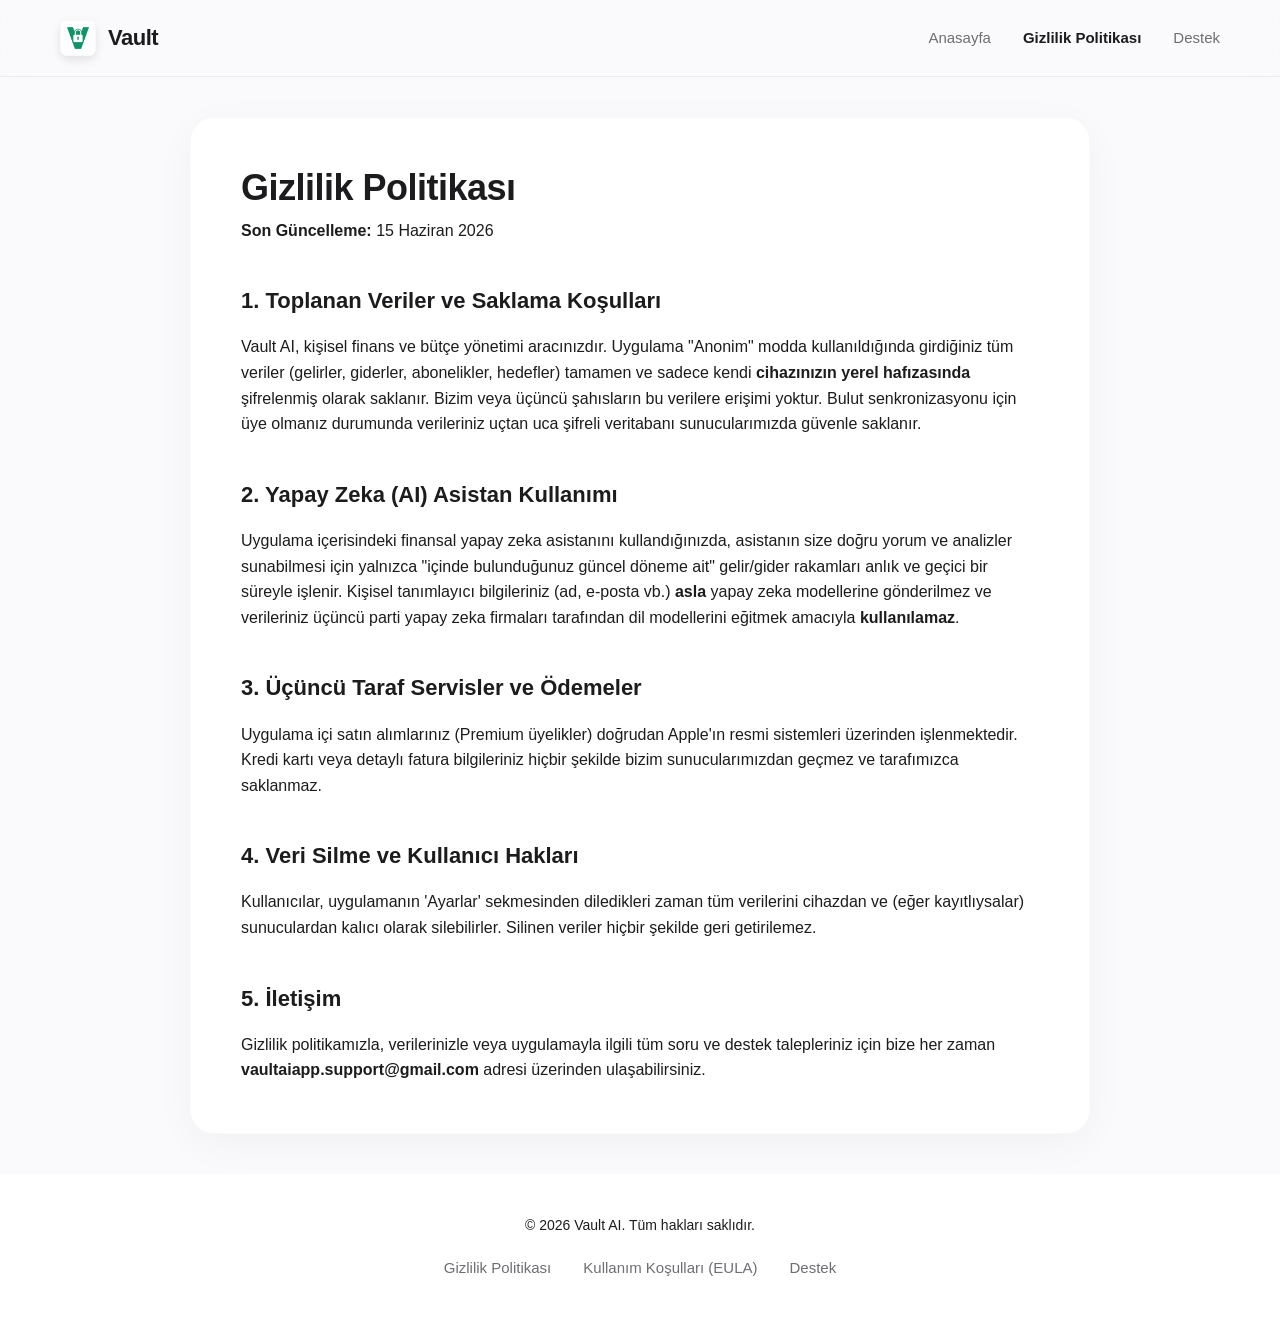
==== privacy.html @ 4ff6affa "Add files via upload" ====
<!DOCTYPE html>
<html lang="tr">
<head>
    <meta charset="UTF-8">
    <meta name="viewport" content="width=device-width, initial-scale=1.0">
    <title>Gizlilik Politikası - Vault AI</title>
    <link rel="stylesheet" href="styles.css">
</head>
<body>
    <nav>
        <a href="index.html" class="logo">
            <img src="logo.png" alt="Vault Logo">
            Vault
        </a>
        <div class="nav-links">
            <a href="index.html">Anasayfa</a>
            <a href="privacy.html" class="active">Gizlilik Politikası</a>
            <a href="support.html">Destek</a>
        </div>
    </nav>

    <main>
        <div class="content-box">
            <h1>Gizlilik Politikası</h1>
            <p><strong>Son Güncelleme:</strong> 15 Haziran 2026</p>
        
        <h2>1. Toplanan Veriler ve Saklama Koşulları</h2>
        <p>Vault AI, kişisel finans ve bütçe yönetimi aracınızdır. Uygulama "Anonim" modda kullanıldığında girdiğiniz tüm veriler (gelirler, giderler, abonelikler, hedefler) tamamen ve sadece kendi <strong>cihazınızın yerel hafızasında</strong> şifrelenmiş olarak saklanır. Bizim veya üçüncü şahısların bu verilere erişimi yoktur. Bulut senkronizasyonu için üye olmanız durumunda verileriniz uçtan uca şifreli veritabanı sunucularımızda güvenle saklanır.</p>

        <h2>2. Yapay Zeka (AI) Asistan Kullanımı</h2>
        <p>Uygulama içerisindeki finansal yapay zeka asistanını kullandığınızda, asistanın size doğru yorum ve analizler sunabilmesi için yalnızca "içinde bulunduğunuz güncel döneme ait" gelir/gider rakamları anlık ve geçici bir süreyle işlenir. Kişisel tanımlayıcı bilgileriniz (ad, e-posta vb.) <strong>asla</strong> yapay zeka modellerine gönderilmez ve verileriniz üçüncü parti yapay zeka firmaları tarafından dil modellerini eğitmek amacıyla <strong>kullanılamaz</strong>.</p>

        <h2>3. Üçüncü Taraf Servisler ve Ödemeler</h2>
        <p>Uygulama içi satın alımlarınız (Premium üyelikler) doğrudan Apple'ın resmi sistemleri üzerinden işlenmektedir. Kredi kartı veya detaylı fatura bilgileriniz hiçbir şekilde bizim sunucularımızdan geçmez ve tarafımızca saklanmaz.</p>

        <h2>4. Veri Silme ve Kullanıcı Hakları</h2>
        <p>Kullanıcılar, uygulamanın 'Ayarlar' sekmesinden diledikleri zaman tüm verilerini cihazdan ve (eğer kayıtlıysalar) sunuculardan kalıcı olarak silebilirler. Silinen veriler hiçbir şekilde geri getirilemez.</p>

            <h2>5. İletişim</h2>
            <p>Gizlilik politikamızla, verilerinizle veya uygulamayla ilgili tüm soru ve destek talepleriniz için bize her zaman <strong>vaultaiapp.support@gmail.com</strong> adresi üzerinden ulaşabilirsiniz.</p>
        </div>
    </main>

    <footer>
        <p style="font-size: 14px;">&copy; 2026 Vault AI. Tüm hakları saklıdır.</p>
        <div class="footer-links">
            <a href="privacy.html">Gizlilik Politikası</a>
            <a href="terms.html">Kullanım Koşulları (EULA)</a>
            <a href="support.html">Destek</a>
        </div>
    </footer>
</body>
</html>
---- styles.css ----
:root {
  --primary: #1A9E78;
  --primary-dark: #127A5B;
  --primary-light: #E8F5F1;
  --bg: #FAFAFC;
  --surface: #FFFFFF;
  --text: #1C1C1E;
  --text-muted: #6E6E73;
  --border: #E5E5EA;
}

* {
  margin: 0;
  padding: 0;
  box-sizing: border-box;
  font-family: -apple-system, BlinkMacSystemFont, "Segoe UI", Roboto, Helvetica, Arial, sans-serif;
}

body {
  background-color: var(--bg);
  color: var(--text);
  line-height: 1.6;
  min-height: 100vh;
  display: flex;
  flex-direction: column;
}

nav {
  display: flex;
  justify-content: space-between;
  align-items: center;
  padding: 20px 60px;
  background-color: rgba(250, 250, 252, 0.85);
  backdrop-filter: blur(16px);
  position: sticky;
  top: 0;
  z-index: 100;
  border-bottom: 1px solid rgba(0,0,0,0.05);
}

.logo {
  font-size: 22px;
  font-weight: 800;
  color: var(--text);
  text-decoration: none;
  display: flex;
  align-items: center;
  gap: 12px;
  letter-spacing: -0.5px;
}

.logo img {
  width: 36px;
  height: 36px;
  border-radius: 8px;
  object-fit: cover;
  box-shadow: 0 4px 10px rgba(0,0,0,0.1);
}

.nav-links {
  display: flex;
  gap: 32px;
}

.nav-links a {
  color: var(--text-muted);
  text-decoration: none;
  font-weight: 500;
  font-size: 15px;
  transition: color 0.2s;
}

.nav-links a:hover, .nav-links a.active {
  color: var(--text);
  font-weight: 600;
}

main {
  flex: 1;
  width: 100%;
}

.hero-wrapper {
  position: relative;
  overflow: hidden;
  padding: 100px 20px;
  text-align: center;
  background: radial-gradient(circle at center top, var(--primary-light) 0%, var(--bg) 60%);
}

.hero-wrapper::before {
  content: "";
  position: absolute;
  top: -100px;
  left: 50%;
  transform: translateX(-50%);
  width: 800px;
  height: 400px;
  background: var(--primary);
  filter: blur(150px);
  opacity: 0.15;
  z-index: -1;
  border-radius: 50%;
}

.hero {
  max-width: 900px;
  margin: 0 auto;
  display: flex;
  flex-direction: column;
  align-items: center;
  gap: 24px;
}

h1 {
  font-size: 64px;
  font-weight: 800;
  color: var(--text);
  line-height: 1.1;
  letter-spacing: -1.5px;
}

.gradient-text {
  background: linear-gradient(135deg, var(--primary) 0%, var(--primary-dark) 100%);
  -webkit-background-clip: text;
  color: transparent;
}

.hero p {
  font-size: 22px;
  color: var(--text-muted);
  max-width: 650px;
  margin: 0 auto;
  line-height: 1.5;
}

.btn-app-store {
  display: inline-flex;
  align-items: center;
  justify-content: center;
  background: #000000;
  color: white;
  padding: 14px 28px;
  border-radius: 14px;
  text-decoration: none;
  transition: transform 0.2s, box-shadow 0.2s;
  box-shadow: 0 8px 24px rgba(0, 0, 0, 0.2);
  gap: 12px;
  margin-top: 16px;
}

.btn-app-store:hover {
  transform: translateY(-3px);
  box-shadow: 0 12px 32px rgba(0, 0, 0, 0.3);
}

.btn-app-store svg {
  height: 24px;
  width: 20px;
  flex-shrink: 0;
  fill: currentColor;
  margin-right: 4px;
  margin-bottom: 2px;
}

.btn-app-store span {
  font-size: 18px;
  font-weight: 600;
  letter-spacing: 0.2px;
}

.section-container {
  max-width: 1100px;
  margin: 0 auto;
  padding: 80px 20px;
}

.section-title {
  text-align: center;
  font-size: 36px;
  font-weight: 800;
  margin-bottom: 60px;
  letter-spacing: -0.5px;
}

.features {
  display: grid;
  grid-template-columns: repeat(auto-fit, minmax(280px, 1fr));
  gap: 32px;
}

.feature-card {
  background: var(--surface);
  padding: 40px 32px;
  border-radius: 24px;
  box-shadow: 0 10px 40px rgba(0,0,0,0.04);
  text-align: left;
  transition: transform 0.3s, box-shadow 0.3s;
  border: 1px solid rgba(0,0,0,0.02);
}

.feature-card:hover {
  transform: translateY(-5px);
  box-shadow: 0 15px 50px rgba(124, 77, 255, 0.08);
}

.feature-icon {
  width: 56px;
  height: 56px;
  background: var(--primary-light);
  color: var(--primary);
  border-radius: 16px;
  display: flex;
  align-items: center;
  justify-content: center;
  margin-bottom: 24px;
}

.feature-icon svg {
  width: 28px;
  height: 28px;
}

.feature-card h3 {
  font-size: 22px;
  margin-bottom: 12px;
  color: var(--text);
  font-weight: 700;
}

.feature-card p {
  color: var(--text-muted);
  line-height: 1.6;
  font-size: 16px;
}

.how-it-works {
  background: var(--surface);
  border-top: 1px solid var(--border);
  border-bottom: 1px solid var(--border);
}

.steps {
  display: flex;
  flex-direction: column;
  gap: 40px;
}

.step {
  display: flex;
  align-items: center;
  gap: 40px;
  background: var(--bg);
  padding: 30px 40px;
  border-radius: 24px;
}

.step-number {
  font-size: 64px;
  font-weight: 900;
  color: var(--primary-light);
  line-height: 1;
}

.step-content h3 {
  font-size: 24px;
  margin-bottom: 8px;
}

.content-box {
  background-color: var(--surface);
  padding: 50px;
  border-radius: 24px;
  box-shadow: 0 10px 40px rgba(0,0,0,0.04);
  max-width: 900px;
  margin: 40px auto;
  border: 1px solid rgba(0,0,0,0.02);
}

.content-box h1 {
  font-size: 36px;
  margin-bottom: 10px;
  letter-spacing: -0.5px;
}

.content-box h2 {
  font-size: 22px;
  margin-top: 40px;
  margin-bottom: 16px;
  color: var(--text);
}

footer {
  text-align: center;
  padding: 40px 20px;
  background: var(--surface);
  margin-top: auto;
}

.footer-links {
  display: flex;
  justify-content: center;
  gap: 32px;
  margin-top: 20px;
}

.footer-links a {
  color: var(--text-muted);
  text-decoration: none;
  font-size: 15px;
  font-weight: 500;
}

.footer-links a:hover {
  color: var(--text);
}

@media (max-width: 768px) {
  h1 {
    font-size: 42px;
  }
  .hero p {
    font-size: 18px;
  }
  nav {
    padding: 20px;
  }
  .nav-links {
    display: none; /* Mobile menu can be added later */
  }
  .step {
    flex-direction: column;
    text-align: center;
    gap: 20px;
  }
}
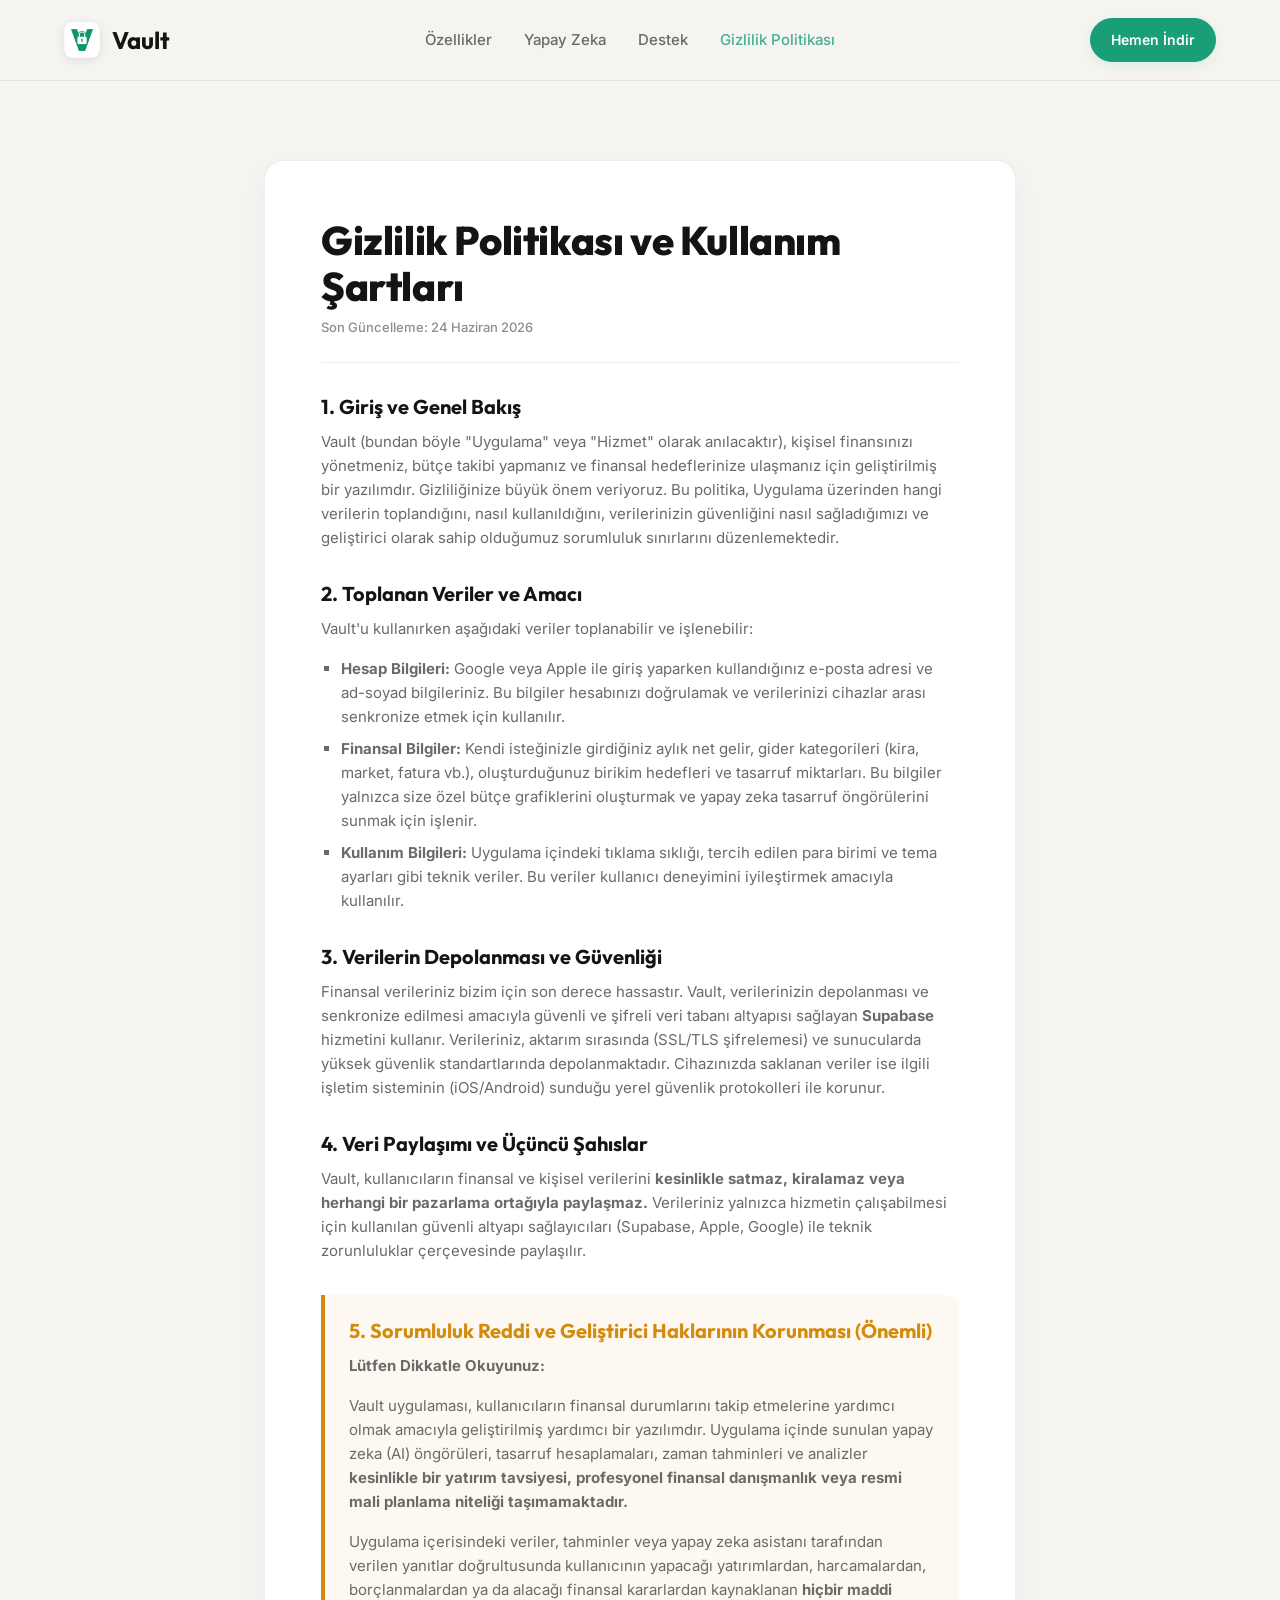
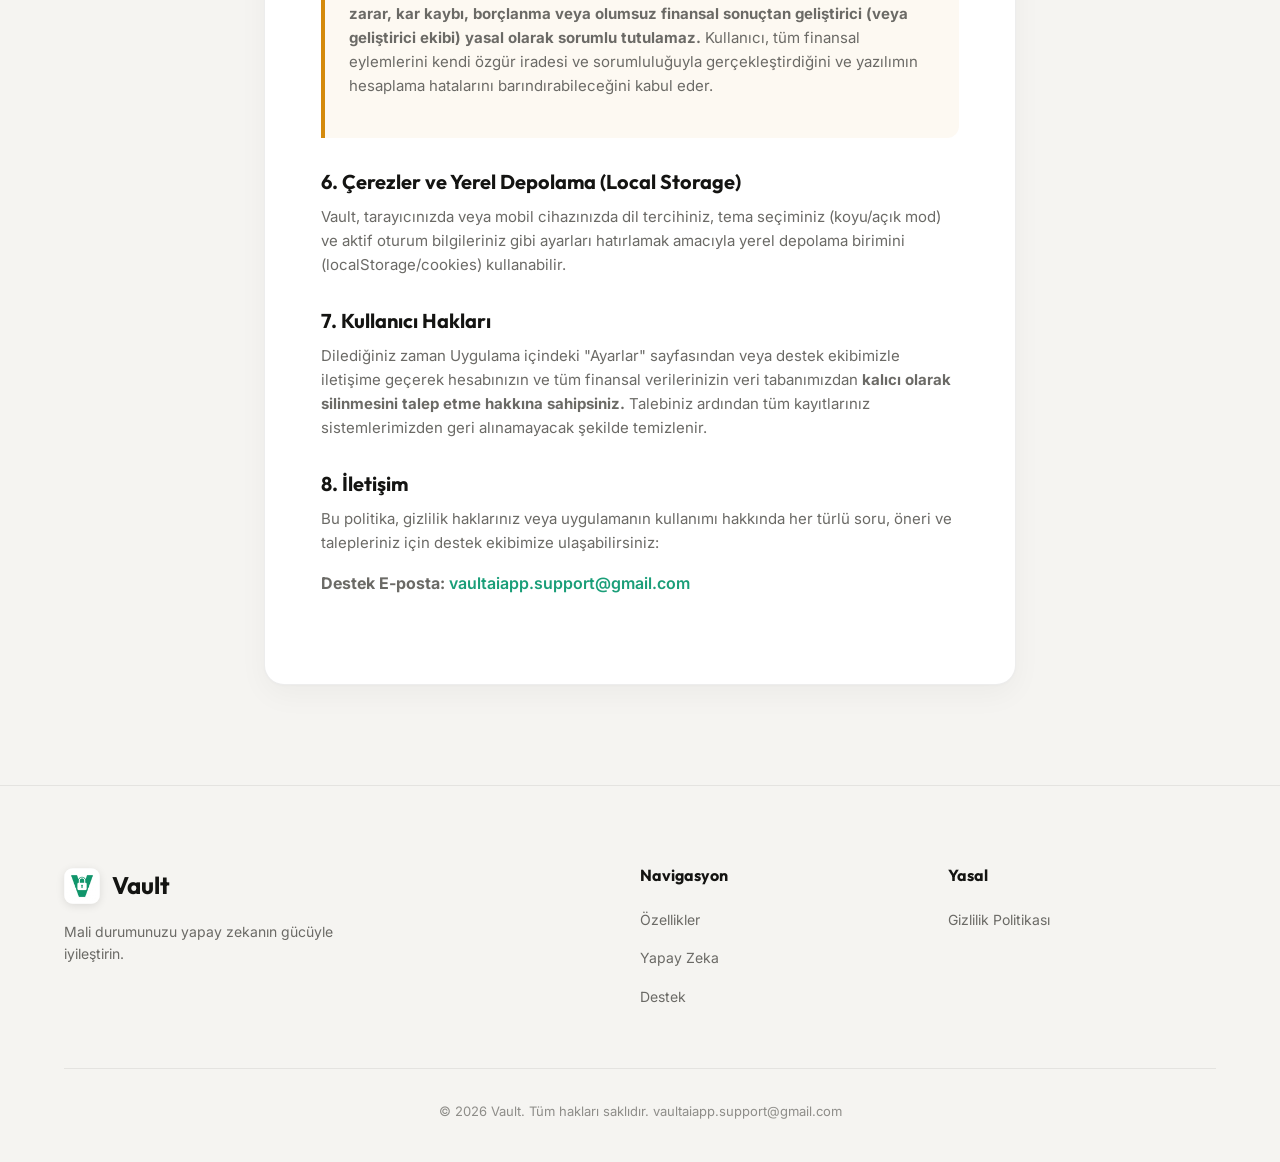
==== commit 89464c88: "Update website with light theme, features, real logo and links" ====
--- a/privacy.html
+++ b/privacy.html
@@ -3,50 +3,148 @@
 <head>
     <meta charset="UTF-8">
     <meta name="viewport" content="width=device-width, initial-scale=1.0">
-    <title>Gizlilik Politikası - Vault AI</title>
-    <link rel="stylesheet" href="styles.css">
+    <title>Vault - Gizlilik Politikası ve Kullanım Koşulları</title>
+    <meta name="description" content="Vault uygulaması gizlilik politikası ve yasal şartlar. Kişisel verilerinizin nasıl korunduğunu öğrenin.">
+    
+    <!-- Google Fonts -->
+    <link rel="preconnect" href="https://fonts.googleapis.com">
+    <link rel="preconnect" href="https://fonts.gstatic.com" crossorigin>
+    <link href="https://fonts.googleapis.com/css2?family=Inter:wght@300;400;500;600;700&family=Outfit:wght@400;500;600;700;800&display=swap" rel="stylesheet">
+    
+    <!-- Stylesheet -->
+    <link rel="stylesheet" href="style.css">
 </head>
 <body>
-    <nav>
-        <a href="index.html" class="logo">
-            <img src="logo.png" alt="Vault Logo">
-            Vault
-        </a>
-        <div class="nav-links">
-            <a href="index.html">Anasayfa</a>
-            <a href="privacy.html" class="active">Gizlilik Politikası</a>
-            <a href="support.html">Destek</a>
+    <!-- Background Gradients -->
+    <div class="bg-glow bg-glow-1"></div>
+    <div class="bg-glow bg-glow-2"></div>
+
+    <!-- Header / Navbar -->
+    <header class="header">
+        <div class="container navbar">
+            <a href="index.html" class="logo">
+                <img src="icons/icon-128.webp" alt="Vault Logo" class="logo-img">
+                <span>Vault</span>
+            </a>
+            <nav class="nav-links">
+                <a href="index.html#features">Özellikler</a>
+                <a href="index.html#ai-insights">Yapay Zeka</a>
+                <a href="index.html#support">Destek</a>
+                <a href="privacy.html" class="nav-secondary active">Gizlilik Politikası</a>
+            </nav>
+            <div class="nav-cta">
+                <a href="index.html#download" class="btn-nav">Hemen İndir</a>
+            </div>
         </div>
-    </nav>
+    </header>
 
-    <main>
-        <div class="content-box">
-            <h1>Gizlilik Politikası</h1>
-            <p><strong>Son Güncelleme:</strong> 15 Haziran 2026</p>
-        
-        <h2>1. Toplanan Veriler ve Saklama Koşulları</h2>
-        <p>Vault AI, kişisel finans ve bütçe yönetimi aracınızdır. Uygulama "Anonim" modda kullanıldığında girdiğiniz tüm veriler (gelirler, giderler, abonelikler, hedefler) tamamen ve sadece kendi <strong>cihazınızın yerel hafızasında</strong> şifrelenmiş olarak saklanır. Bizim veya üçüncü şahısların bu verilere erişimi yoktur. Bulut senkronizasyonu için üye olmanız durumunda verileriniz uçtan uca şifreli veritabanı sunucularımızda güvenle saklanır.</p>
+    <!-- Privacy Content Section -->
+    <section class="privacy-section">
+        <div class="container container-narrow">
+            <div class="privacy-card">
+                <h1>Gizlilik Politikası ve Kullanım Şartları</h1>
+                <p class="last-updated">Son Güncelleme: 24 Haziran 2026</p>
+                
+                <hr class="divider">
 
-        <h2>2. Yapay Zeka (AI) Asistan Kullanımı</h2>
-        <p>Uygulama içerisindeki finansal yapay zeka asistanını kullandığınızda, asistanın size doğru yorum ve analizler sunabilmesi için yalnızca "içinde bulunduğunuz güncel döneme ait" gelir/gider rakamları anlık ve geçici bir süreyle işlenir. Kişisel tanımlayıcı bilgileriniz (ad, e-posta vb.) <strong>asla</strong> yapay zeka modellerine gönderilmez ve verileriniz üçüncü parti yapay zeka firmaları tarafından dil modellerini eğitmek amacıyla <strong>kullanılamaz</strong>.</p>
+                <div class="policy-block">
+                    <h2>1. Giriş ve Genel Bakış</h2>
+                    <p>
+                        Vault (bundan böyle "Uygulama" veya "Hizmet" olarak anılacaktır), kişisel finansınızı yönetmeniz, bütçe takibi yapmanız ve finansal hedeflerinize ulaşmanız için geliştirilmiş bir yazılımdır. Gizliliğinize büyük önem veriyoruz. Bu politika, Uygulama üzerinden hangi verilerin toplandığını, nasıl kullanıldığını, verilerinizin güvenliğini nasıl sağladığımızı ve geliştirici olarak sahip olduğumuz sorumluluk sınırlarını düzenlemektedir.
+                    </p>
+                </div>
 
-        <h2>3. Üçüncü Taraf Servisler ve Ödemeler</h2>
-        <p>Uygulama içi satın alımlarınız (Premium üyelikler) doğrudan Apple'ın resmi sistemleri üzerinden işlenmektedir. Kredi kartı veya detaylı fatura bilgileriniz hiçbir şekilde bizim sunucularımızdan geçmez ve tarafımızca saklanmaz.</p>
+                <div class="policy-block">
+                    <h2>2. Toplanan Veriler ve Amacı</h2>
+                    <p>
+                        Vault'u kullanırken aşağıdaki veriler toplanabilir ve işlenebilir:
+                    </p>
+                    <ul>
+                        <li><strong>Hesap Bilgileri:</strong> Google veya Apple ile giriş yaparken kullandığınız e-posta adresi ve ad-soyad bilgileriniz. Bu bilgiler hesabınızı doğrulamak ve verilerinizi cihazlar arası senkronize etmek için kullanılır.</li>
+                        <li><strong>Finansal Bilgiler:</strong> Kendi isteğinizle girdiğiniz aylık net gelir, gider kategorileri (kira, market, fatura vb.), oluşturduğunuz birikim hedefleri ve tasarruf miktarları. Bu bilgiler yalnızca size özel bütçe grafiklerini oluşturmak ve yapay zeka tasarruf öngörülerini sunmak için işlenir.</li>
+                        <li><strong>Kullanım Bilgileri:</strong> Uygulama içindeki tıklama sıklığı, tercih edilen para birimi ve tema ayarları gibi teknik veriler. Bu veriler kullanıcı deneyimini iyileştirmek amacıyla kullanılır.</li>
+                    </ul>
+                </div>
 
-        <h2>4. Veri Silme ve Kullanıcı Hakları</h2>
-        <p>Kullanıcılar, uygulamanın 'Ayarlar' sekmesinden diledikleri zaman tüm verilerini cihazdan ve (eğer kayıtlıysalar) sunuculardan kalıcı olarak silebilirler. Silinen veriler hiçbir şekilde geri getirilemez.</p>
+                <div class="policy-block">
+                    <h2>3. Verilerin Depolanması ve Güvenliği</h2>
+                    <p>
+                        Finansal verileriniz bizim için son derece hassastır. Vault, verilerinizin depolanması ve senkronize edilmesi amacıyla güvenli ve şifreli veri tabanı altyapısı sağlayan <strong>Supabase</strong> hizmetini kullanır. Verileriniz, aktarım sırasında (SSL/TLS şifrelemesi) ve sunucularda yüksek güvenlik standartlarında depolanmaktadır. Cihazınızda saklanan veriler ise ilgili işletim sisteminin (iOS/Android) sunduğu yerel güvenlik protokolleri ile korunur.
+                    </p>
+                </div>
 
-            <h2>5. İletişim</h2>
-            <p>Gizlilik politikamızla, verilerinizle veya uygulamayla ilgili tüm soru ve destek talepleriniz için bize her zaman <strong>vaultaiapp.support@gmail.com</strong> adresi üzerinden ulaşabilirsiniz.</p>
+                <div class="policy-block">
+                    <h2>4. Veri Paylaşımı ve Üçüncü Şahıslar</h2>
+                    <p>
+                        Vault, kullanıcıların finansal ve kişisel verilerini <strong>kesinlikle satmaz, kiralamaz veya herhangi bir pazarlama ortağıyla paylaşmaz.</strong> Verileriniz yalnızca hizmetin çalışabilmesi için kullanılan güvenli altyapı sağlayıcıları (Supabase, Apple, Google) ile teknik zorunluluklar çerçevesinde paylaşılır.
+                    </p>
+                </div>
+
+                <div class="policy-block warning-block">
+                    <h2>5. Sorumluluk Reddi ve Geliştirici Haklarının Korunması (Önemli)</h2>
+                    <p>
+                        <strong>Lütfen Dikkatle Okuyunuz:</strong>
+                    </p>
+                    <p>
+                        Vault uygulaması, kullanıcıların finansal durumlarını takip etmelerine yardımcı olmak amacıyla geliştirilmiş yardımcı bir yazılımdır. Uygulama içinde sunulan yapay zeka (AI) öngörüleri, tasarruf hesaplamaları, zaman tahminleri ve analizler <strong>kesinlikle bir yatırım tavsiyesi, profesyonel finansal danışmanlık veya resmi mali planlama niteliği taşımamaktadır.</strong>
+                    </p>
+                    <p>
+                        Uygulama içerisindeki veriler, tahminler veya yapay zeka asistanı tarafından verilen yanıtlar doğrultusunda kullanıcının yapacağı yatırımlardan, harcamalardan, borçlanmalardan ya da alacağı finansal kararlardan kaynaklanan <strong>hiçbir maddi zarar, kar kaybı, borçlanma veya olumsuz finansal sonuçtan geliştirici (veya geliştirici ekibi) yasal olarak sorumlu tutulamaz.</strong> Kullanıcı, tüm finansal eylemlerini kendi özgür iradesi ve sorumluluğuyla gerçekleştirdiğini ve yazılımın hesaplama hatalarını barındırabileceğini kabul eder.
+                    </p>
+                </div>
+
+                <div class="policy-block">
+                    <h2>6. Çerezler ve Yerel Depolama (Local Storage)</h2>
+                    <p>
+                        Vault, tarayıcınızda veya mobil cihazınızda dil tercihiniz, tema seçiminiz (koyu/açık mod) ve aktif oturum bilgileriniz gibi ayarları hatırlamak amacıyla yerel depolama birimini (localStorage/cookies) kullanabilir.
+                    </p>
+                </div>
+
+                <div class="policy-block">
+                    <h2>7. Kullanıcı Hakları</h2>
+                    <p>
+                        Dilediğiniz zaman Uygulama içindeki "Ayarlar" sayfasından veya destek ekibimizle iletişime geçerek hesabınızın ve tüm finansal verilerinizin veri tabanımızdan <strong>kalıcı olarak silinmesini talep etme hakkına sahipsiniz.</strong> Talebiniz ardından tüm kayıtlarınız sistemlerimizden geri alınamayacak şekilde temizlenir.
+                    </p>
+                </div>
+
+                <div class="policy-block">
+                    <h2>8. İletişim</h2>
+                    <p>
+                        Bu politika, gizlilik haklarınız veya uygulamanın kullanımı hakkında her türlü soru, öneri ve talepleriniz için destek ekibimize ulaşabilirsiniz:
+                    </p>
+                    <p class="contact-email">
+                        <strong>Destek E-posta:</strong> <a href="mailto:vaultaiapp.support@gmail.com">vaultaiapp.support@gmail.com</a>
+                    </p>
+                </div>
+            </div>
         </div>
-    </main>
+    </section>
 
-    <footer>
-        <p style="font-size: 14px;">&copy; 2026 Vault AI. Tüm hakları saklıdır.</p>
-        <div class="footer-links">
-            <a href="privacy.html">Gizlilik Politikası</a>
-            <a href="terms.html">Kullanım Koşulları (EULA)</a>
-            <a href="support.html">Destek</a>
+    <!-- Footer -->
+    <footer class="footer">
+        <div class="container">
+            <div class="footer-grid">
+                <div class="footer-brand">
+                    <div class="logo">
+                        <img src="icons/icon-128.webp" alt="Vault Logo" class="logo-img">
+                        <span>Vault</span>
+                    </div>
+                    <p>Mali durumunuzu yapay zekanın gücüyle iyileştirin.</p>
+                </div>
+                <div class="footer-links">
+                    <h4>Navigasyon</h4>
+                    <a href="index.html#features">Özellikler</a>
+                    <a href="index.html#ai-insights">Yapay Zeka</a>
+                    <a href="index.html#support">Destek</a>
+                </div>
+                <div class="footer-links">
+                    <h4>Yasal</h4>
+                    <a href="privacy.html">Gizlilik Politikası</a>
+                </div>
+            </div>
+            <div class="footer-bottom">
+                <p>&copy; 2026 Vault. Tüm hakları saklıdır. vaultaiapp.support@gmail.com</p>
+            </div>
         </div>
     </footer>
 </body>
--- a/style.css
+++ b/style.css
@@ -0,0 +1,847 @@
+/* Global CSS Variables & Theme Setup - LIGHT MODE */
+:root {
+    --color-bg: #F5F4F1; /* Warm cream background from app */
+    --color-bg-alt: #FFFFFF; /* Pure white for alternate sections */
+    --color-surface: #FFFFFF; /* Cards background */
+    --color-surface-hover: #FAF9F6;
+    --color-border: rgba(0, 0, 0, 0.07);
+    --color-border-glow: rgba(26, 158, 120, 0.2);
+    
+    /* Branding Accent Colors matching the app */
+    --color-primary: #1A9E78; /* Mint emerald green */
+    --color-primary-rgb: 26, 158, 120;
+    --color-ai: #5B4FCF; /* Purple */
+    --color-ai-rgb: 91, 79, 207;
+    --color-warning: #D48A0C; /* Orange/Yellow */
+    --color-danger: #E05252; /* Red */
+    --color-blue: #3D5A80;
+    
+    /* Text Colors */
+    --color-text-primary: #141412; /* Charcoal black */
+    --color-text-secondary: #6B6A66; /* Warm gray */
+    --color-text-muted: #8E8D89;
+    
+    /* Typography */
+    --font-heading: 'Outfit', -apple-system, BlinkMacSystemFont, "Segoe UI", Roboto, sans-serif;
+    --font-body: 'Inter', -apple-system, BlinkMacSystemFont, "Segoe UI", Roboto, sans-serif;
+    
+    /* Effects & Layout */
+    --border-radius-lg: 20px;
+    --border-radius-md: 14px;
+    --border-radius-sm: 8px;
+    --shadow-premium: 0 10px 30px rgba(0, 0, 0, 0.04), 0 1px 3px rgba(0, 0, 0, 0.02);
+    --shadow-float: 0 12px 24px rgba(26, 158, 120, 0.12);
+    --shadow-ai: 0 12px 24px rgba(91, 79, 207, 0.1);
+    
+    --transition-smooth: all 0.35s cubic-bezier(0.16, 1, 0.3, 1);
+    --transition-fast: all 0.2s ease;
+    
+    scroll-behavior: smooth;
+}
+
+/* Reset & Base Styles */
+* {
+    margin: 0;
+    padding: 0;
+    box-sizing: border-box;
+}
+
+body {
+    background-color: var(--color-bg);
+    color: var(--color-text-primary);
+    font-family: var(--font-body);
+    line-height: 1.6;
+    overflow-x: hidden;
+    position: relative;
+    -webkit-font-smoothing: antialiased;
+}
+
+a {
+    color: inherit;
+    text-decoration: none;
+    transition: var(--transition-fast);
+}
+
+img, svg {
+    display: block;
+    max-width: 100%;
+}
+
+.container {
+    width: 100%;
+    max-width: 1200px;
+    margin: 0 auto;
+    padding: 0 24px;
+}
+
+.container-narrow {
+    max-width: 800px;
+}
+
+.hero-container-narrow {
+    max-width: 760px;
+}
+
+/* Header & Navigation */
+.header {
+    position: fixed;
+    top: 0;
+    left: 0;
+    width: 100%;
+    background: rgba(245, 244, 241, 0.85); /* Blurred warm surface */
+    backdrop-filter: blur(16px);
+    -webkit-backdrop-filter: blur(16px);
+    border-bottom: 1px solid var(--color-border);
+    z-index: 1000;
+}
+
+.navbar {
+    display: flex;
+    align-items: center;
+    justify-content: space-between;
+    height: 80px;
+}
+
+.logo {
+    display: flex;
+    align-items: center;
+    gap: 12px;
+    font-family: var(--font-heading);
+    font-size: 24px;
+    font-weight: 700;
+    color: var(--color-text-primary);
+}
+
+.logo-img {
+    width: 36px;
+    height: 36px;
+    border-radius: 9px;
+    box-shadow: 0 2px 8px rgba(0, 0, 0, 0.1);
+}
+
+.nav-links {
+    display: flex;
+    align-items: center;
+    gap: 32px;
+}
+
+.nav-links a {
+    font-size: 15px;
+    font-weight: 500;
+    color: var(--color-text-secondary);
+}
+
+.nav-links a:hover,
+.nav-links a.active {
+    color: var(--color-primary);
+}
+
+.nav-links a.nav-secondary {
+    opacity: 0.8;
+}
+
+.nav-cta .btn-nav {
+    display: inline-block;
+    padding: 10px 20px;
+    border-radius: 30px;
+    background: var(--color-primary);
+    border: 1px solid var(--color-primary);
+    color: #ffffff;
+    font-size: 14px;
+    font-weight: 600;
+    transition: var(--transition-fast);
+    box-shadow: 0 4px 12px rgba(var(--color-primary-rgb), 0.1);
+}
+
+.nav-cta .btn-nav:hover {
+    background: #148061;
+    border-color: #148061;
+    color: #ffffff;
+    box-shadow: 0 4px 15px rgba(var(--color-primary-rgb), 0.25);
+}
+
+/* Mobile Menu Toggle */
+.mobile-menu-toggle {
+    display: none;
+    flex-direction: column;
+    justify-content: space-between;
+    width: 24px;
+    height: 18px;
+    background: transparent;
+    border: none;
+    cursor: pointer;
+    z-index: 1100;
+}
+
+.mobile-menu-toggle span {
+    display: block;
+    width: 100%;
+    height: 2px;
+    background-color: var(--color-text-primary);
+    border-radius: 2px;
+    transition: var(--transition-fast);
+}
+
+/* Mobile Nav Overlay */
+.mobile-nav {
+    position: fixed;
+    top: 0;
+    left: 0;
+    width: 100vw;
+    height: 100vh;
+    background: var(--color-bg);
+    z-index: 999;
+    display: flex;
+    flex-direction: column;
+    align-items: center;
+    justify-content: center;
+    gap: 32px;
+    opacity: 0;
+    visibility: hidden;
+    transition: var(--transition-smooth);
+}
+
+.mobile-nav.active {
+    opacity: 1;
+    visibility: visible;
+}
+
+.mobile-nav-link {
+    font-family: var(--font-heading);
+    font-size: 24px;
+    font-weight: 600;
+    color: var(--color-text-secondary);
+}
+
+.mobile-nav-link:hover {
+    color: var(--color-primary);
+}
+
+.btn-download-mobile {
+    padding: 14px 28px;
+    border-radius: 40px;
+    background: var(--color-primary);
+    color: #ffffff;
+    font-weight: 700;
+    font-size: 16px;
+    box-shadow: 0 8px 24px rgba(var(--color-primary-rgb), 0.25);
+}
+
+/* Badges */
+.badge {
+    display: inline-flex;
+    align-items: center;
+    gap: 8px;
+    padding: 6px 16px;
+    border-radius: 30px;
+    background: rgba(var(--color-primary-rgb), 0.08);
+    border: 1px solid rgba(var(--color-primary-rgb), 0.15);
+    color: var(--color-primary);
+    font-size: 13px;
+    font-weight: 600;
+    margin-bottom: 24px;
+}
+
+.badge-dot {
+    width: 6px;
+    height: 6px;
+    background-color: var(--color-primary);
+    border-radius: 50%;
+    box-shadow: 0 0 8px var(--color-primary);
+}
+
+.badge-ai {
+    background: rgba(var(--color-ai-rgb), 0.08);
+    border-color: rgba(var(--color-ai-rgb), 0.15);
+    color: var(--color-ai);
+}
+
+/* Typography & Layouts */
+h1, h2, h3, h4 {
+    font-family: var(--font-heading);
+    color: var(--color-text-primary);
+    font-weight: 800;
+    line-height: 1.15;
+}
+
+.gradient-text {
+    background: linear-gradient(135deg, var(--color-primary), #32c697);
+    -webkit-background-clip: text;
+    background-clip: text;
+    -webkit-text-fill-color: transparent;
+}
+
+.gradient-text-ai {
+    background: linear-gradient(135deg, var(--color-ai), #766bf3);
+    -webkit-background-clip: text;
+    background-clip: text;
+    -webkit-text-fill-color: transparent;
+}
+
+.text-center {
+    text-align: center;
+}
+
+/* Hero Section */
+.hero-section {
+    padding: 180px 0 120px;
+    position: relative;
+    background: linear-gradient(to bottom, #ffffff 0%, var(--color-bg) 100%);
+}
+
+.hero-section h1 {
+    font-size: 58px;
+    letter-spacing: -0.02em;
+    margin-bottom: 24px;
+    color: var(--color-text-primary);
+}
+
+.hero-lead {
+    font-size: 19px;
+    color: var(--color-text-secondary);
+    margin-bottom: 40px;
+    line-height: 1.6;
+}
+
+.hero-actions {
+    display: flex;
+    justify-content: center;
+}
+
+/* App Store Button (Premium Black - Fixed Vector Logo) */
+.app-store-btn {
+    display: inline-flex;
+    align-items: center;
+    gap: 12px;
+    background: #141412; /* charcoal black matching text */
+    color: #ffffff;
+    padding: 14px 32px;
+    border-radius: 14px;
+    border: 1px solid rgba(255, 255, 255, 0.05);
+    transition: var(--transition-smooth);
+    box-shadow: 0 10px 25px rgba(0, 0, 0, 0.15);
+}
+
+.app-store-btn:hover {
+    transform: translateY(-2px);
+    background: #000000;
+    box-shadow: 0 15px 30px rgba(0, 0, 0, 0.22), 0 0 15px rgba(var(--color-primary-rgb), 0.15);
+}
+
+.apple-logo {
+    fill: #ffffff;
+}
+
+.btn-text {
+    display: flex;
+    flex-direction: column;
+    align-items: flex-start;
+    line-height: 1.2;
+}
+
+.btn-subtext {
+    font-size: 10px;
+    text-transform: uppercase;
+    font-weight: 600;
+    color: #a0a0a0;
+    letter-spacing: 0.5px;
+}
+
+.btn-maintext {
+    font-size: 18px;
+    font-weight: 700;
+    font-family: var(--font-heading);
+}
+
+/* Features Section */
+.features-section {
+    padding: 100px 0;
+    background-color: #ffffff; /* Contrast Section */
+    position: relative;
+    border-top: 1px solid var(--color-border);
+    border-bottom: 1px solid var(--color-border);
+}
+
+.section-header {
+    margin-bottom: 64px;
+}
+
+.section-header h2 {
+    font-size: 40px;
+    letter-spacing: -0.01em;
+    margin-bottom: 16px;
+}
+
+.section-header p {
+    font-size: 17px;
+    color: var(--color-text-secondary);
+    max-width: 600px;
+    margin: 0 auto;
+}
+
+.features-grid {
+    display: grid;
+    grid-template-columns: repeat(3, 1fr);
+    gap: 32px;
+}
+
+.feature-card {
+    background: var(--color-bg); /* warm cream cards on white */
+    border: 1px solid var(--color-border);
+    border-radius: var(--border-radius-lg);
+    padding: 40px 32px;
+    transition: var(--transition-smooth);
+    box-shadow: 0 4px 12px rgba(0, 0, 0, 0.01);
+}
+
+.feature-card:hover {
+    transform: translateY(-6px);
+    background: #ffffff;
+    border-color: rgba(var(--color-primary-rgb), 0.3);
+    box-shadow: var(--shadow-float);
+}
+
+.feature-icon {
+    width: 48px;
+    height: 48px;
+    border-radius: 12px;
+    background: #ffffff;
+    display: flex;
+    align-items: center;
+    justify-content: center;
+    margin-bottom: 24px;
+    box-shadow: 0 2px 8px rgba(0,0,0,0.03);
+}
+
+.feature-icon.text-primary { color: var(--color-primary); }
+.feature-icon.text-orange { color: var(--color-warning); }
+.feature-icon.text-purple { color: var(--color-ai); }
+.feature-icon.text-blue { color: var(--color-blue); }
+.feature-icon.text-red { color: var(--color-danger); }
+
+.feature-card h3 {
+    font-size: 21px;
+    margin-bottom: 14px;
+    font-weight: 700;
+}
+
+.feature-card p {
+    font-size: 15px;
+    color: var(--color-text-secondary);
+    line-height: 1.6;
+}
+
+/* AI Assistant & Highlight Section */
+.ai-section {
+    padding: 100px 0;
+    background-color: var(--color-bg);
+}
+
+.ai-highlight-text {
+    max-width: 800px;
+    margin: 0 auto;
+}
+
+.ai-highlight-text h2 {
+    font-size: 40px;
+    margin-bottom: 20px;
+}
+
+.ai-lead {
+    font-size: 18px;
+    color: var(--color-text-secondary);
+    margin-bottom: 40px;
+}
+
+.ai-info-cards {
+    display: grid;
+    grid-template-columns: 1fr 1fr;
+    gap: 24px;
+    text-align: left;
+}
+
+.ai-info-box {
+    background: #ffffff;
+    border: 1px solid var(--color-border);
+    border-radius: var(--border-radius-md);
+    padding: 32px;
+    box-shadow: var(--shadow-premium);
+    transition: var(--transition-fast);
+}
+
+.ai-info-box:hover {
+    border-color: rgba(var(--color-ai-rgb), 0.3);
+    box-shadow: var(--shadow-ai);
+}
+
+.ai-info-box h4 {
+    font-size: 18px;
+    color: var(--color-ai);
+    margin-bottom: 12px;
+}
+
+.ai-info-box p {
+    font-size: 14px;
+    color: var(--color-text-secondary);
+}
+
+/* Support & Contact Section */
+.support-section {
+    padding: 100px 0;
+    background-color: #ffffff;
+    border-top: 1px solid var(--color-border);
+}
+
+.support-box {
+    display: grid;
+    grid-template-columns: 1fr 1.2fr;
+    gap: 60px;
+    background: var(--color-bg);
+    border: 1px solid var(--color-border);
+    border-radius: var(--border-radius-lg);
+    padding: 56px;
+    box-shadow: var(--shadow-premium);
+}
+
+.support-info h2 {
+    font-size: 36px;
+    margin-bottom: 16px;
+}
+
+.support-info p {
+    color: var(--color-text-secondary);
+    font-size: 16px;
+    margin-bottom: 32px;
+}
+
+.contact-details {
+    display: flex;
+    flex-direction: column;
+    gap: 24px;
+}
+
+.contact-item {
+    display: flex;
+    align-items: center;
+    gap: 16px;
+}
+
+.contact-icon {
+    width: 44px;
+    height: 44px;
+    border-radius: 10px;
+    background: #ffffff;
+    border: 1px solid var(--color-border);
+    color: var(--color-primary);
+    display: flex;
+    align-items: center;
+    justify-content: center;
+    font-size: 20px;
+}
+
+.contact-label {
+    display: block;
+    font-size: 12px;
+    color: var(--color-text-muted);
+    font-weight: 600;
+    text-transform: uppercase;
+}
+
+.contact-link {
+    font-weight: 600;
+    font-size: 16px;
+    color: var(--color-text-primary);
+}
+
+.contact-link:hover {
+    color: var(--color-primary);
+}
+
+/* Form Styles */
+.support-form {
+    display: flex;
+    flex-direction: column;
+    gap: 20px;
+}
+
+.form-group {
+    display: flex;
+    flex-direction: column;
+    gap: 8px;
+}
+
+.form-group label {
+    font-size: 13px;
+    font-weight: 600;
+    color: var(--color-text-secondary);
+}
+
+.form-group input,
+.form-group textarea {
+    background: #ffffff;
+    border: 1px solid var(--color-border);
+    border-radius: var(--border-radius-sm);
+    padding: 14px 16px;
+    color: var(--color-text-primary);
+    font-family: var(--font-body);
+    font-size: 14px;
+    transition: var(--transition-fast);
+}
+
+.form-group input:focus,
+.form-group textarea:focus {
+    outline: none;
+    border-color: var(--color-primary);
+    box-shadow: 0 0 10px rgba(var(--color-primary-rgb), 0.08);
+}
+
+.btn-submit {
+    background: var(--color-primary);
+    color: #ffffff;
+    font-family: var(--font-heading);
+    font-weight: 700;
+    font-size: 16px;
+    border: none;
+    padding: 14px 28px;
+    border-radius: var(--border-radius-sm);
+    cursor: pointer;
+    transition: var(--transition-fast);
+    box-shadow: 0 4px 12px rgba(var(--color-primary-rgb), 0.15);
+}
+
+.btn-submit:hover {
+    background: #148061;
+    box-shadow: 0 6px 16px rgba(var(--color-primary-rgb), 0.25);
+}
+
+.form-success-message {
+    text-align: center;
+    padding: 40px 20px;
+    animation: fadeIn 0.4s ease-out;
+}
+
+.success-icon {
+    width: 64px;
+    height: 64px;
+    border-radius: 50%;
+    background: rgba(var(--color-primary-rgb), 0.1);
+    border: 2px solid var(--color-primary);
+    color: var(--color-primary);
+    display: inline-flex;
+    align-items: center;
+    justify-content: center;
+    font-size: 32px;
+    font-weight: bold;
+    margin-bottom: 20px;
+}
+
+.form-success-message h3 {
+    font-size: 24px;
+    margin-bottom: 12px;
+}
+
+.form-success-message p {
+    color: var(--color-text-secondary);
+    font-size: 15px;
+}
+
+@keyframes fadeIn {
+    from { opacity: 0; transform: translateY(10px); }
+    to { opacity: 1; transform: translateY(0); }
+}
+
+/* Privacy Policy Layout */
+.privacy-section {
+    padding: 160px 0 100px;
+}
+
+.privacy-card {
+    background: #ffffff;
+    border: 1px solid var(--color-border);
+    border-radius: var(--border-radius-lg);
+    padding: 56px;
+    box-shadow: var(--shadow-premium);
+}
+
+.privacy-card h1 {
+    font-size: 40px;
+    margin-bottom: 8px;
+    letter-spacing: -0.01em;
+}
+
+.last-updated {
+    font-size: 13px;
+    color: var(--color-text-muted);
+    font-weight: 500;
+}
+
+.divider {
+    border: 0;
+    height: 1px;
+    background: var(--color-border);
+    margin: 24px 0 32px;
+}
+
+.policy-block {
+    margin-bottom: 32px;
+}
+
+.policy-block h2 {
+    font-size: 20px;
+    margin-bottom: 12px;
+    font-weight: 700;
+}
+
+.policy-block p {
+    font-size: 15px;
+    color: var(--color-text-secondary);
+    margin-bottom: 16px;
+}
+
+.policy-block ul {
+    list-style: square;
+    padding-left: 20px;
+    margin-bottom: 16px;
+    color: var(--color-text-secondary);
+    font-size: 15px;
+}
+
+.policy-block li {
+    margin-bottom: 8px;
+}
+
+.warning-block {
+    background: rgba(212, 138, 12, 0.05);
+    border-left: 4px solid var(--color-warning);
+    padding: 24px;
+    border-radius: 0 12px 12px 0;
+}
+
+.warning-block h2 {
+    color: var(--color-warning);
+}
+
+.contact-email {
+    font-size: 16px !important;
+}
+
+.contact-email a {
+    color: var(--color-primary);
+    font-weight: 600;
+}
+
+.contact-email a:hover {
+    text-decoration: underline;
+}
+
+/* Footer */
+.footer {
+    background-color: var(--color-bg);
+    border-top: 1px solid var(--color-border);
+    padding: 80px 0 40px;
+}
+
+.footer-grid {
+    display: grid;
+    grid-template-columns: 2fr 1fr 1fr;
+    gap: 40px;
+    margin-bottom: 60px;
+}
+
+.footer-brand p {
+    color: var(--color-text-secondary);
+    font-size: 14px;
+    margin-top: 16px;
+    max-width: 280px;
+}
+
+.footer-links {
+    display: flex;
+    flex-direction: column;
+    gap: 16px;
+}
+
+.footer-links h4 {
+    font-size: 16px;
+    font-weight: 700;
+    margin-bottom: 8px;
+}
+
+.footer-links a {
+    font-size: 14px;
+    color: var(--color-text-secondary);
+}
+
+.footer-links a:hover {
+    color: var(--color-primary);
+}
+
+.footer-bottom {
+    border-top: 1px solid var(--color-border);
+    padding-top: 32px;
+    text-align: center;
+}
+
+.footer-bottom p {
+    font-size: 13px;
+    color: var(--color-text-muted);
+}
+
+/* Media Queries (Responsive Styling) */
+@media (max-width: 1024px) {
+    .hero-section h1 {
+        font-size: 48px;
+    }
+
+    .features-grid {
+        grid-template-columns: 1fr 1fr;
+    }
+
+    .support-box {
+        grid-template-columns: 1fr;
+        padding: 40px;
+    }
+}
+
+@media (max-width: 768px) {
+    .nav-links, .nav-cta {
+        display: none;
+    }
+
+    .mobile-menu-toggle {
+        display: flex;
+    }
+
+    .features-grid {
+        grid-template-columns: 1fr;
+    }
+
+    .section-header h2 {
+        font-size: 32px;
+    }
+
+    .ai-highlight-text h2 {
+        font-size: 32px;
+    }
+
+    .ai-info-cards {
+        grid-template-columns: 1fr;
+    }
+
+    .support-info h2 {
+        font-size: 28px;
+    }
+
+    .privacy-card {
+        padding: 32px 24px;
+    }
+
+    .privacy-card h1 {
+        font-size: 28px;
+    }
+
+    .footer-grid {
+        grid-template-columns: 1fr;
+        gap: 32px;
+    }
+}
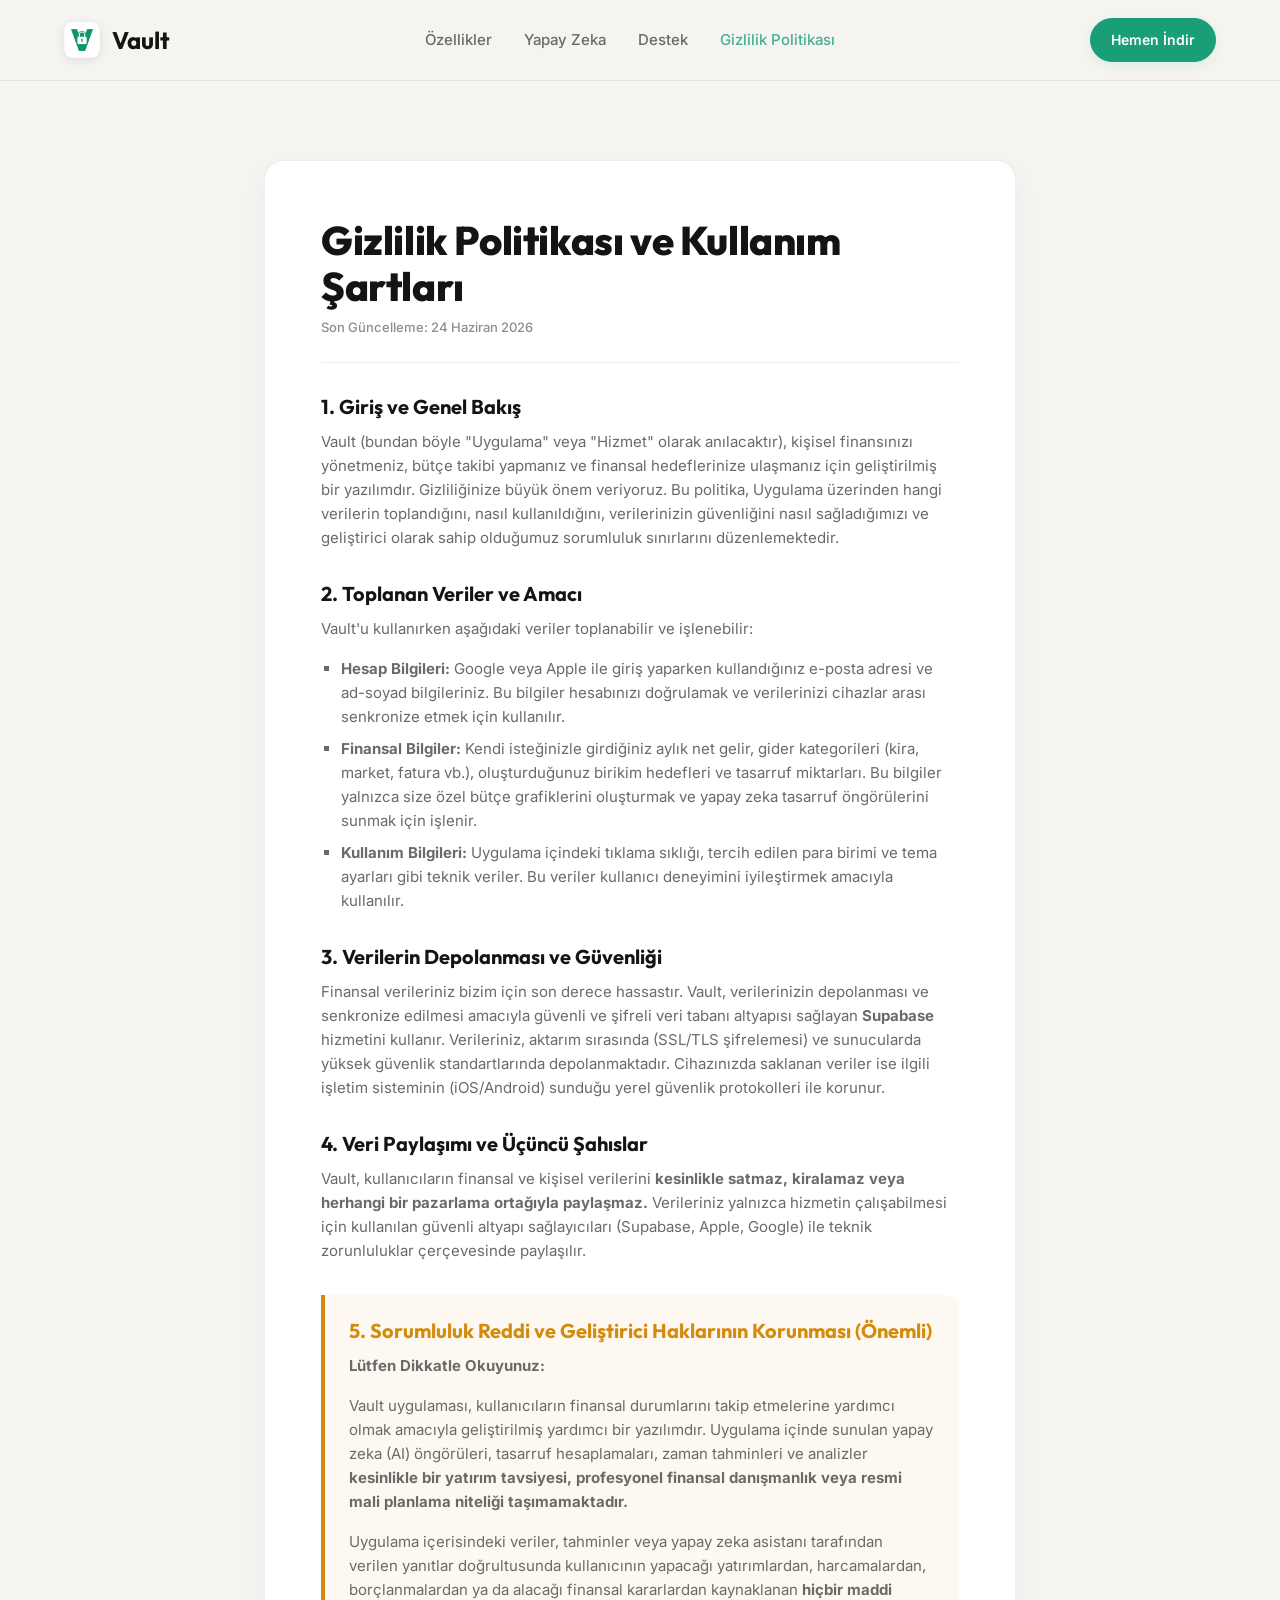
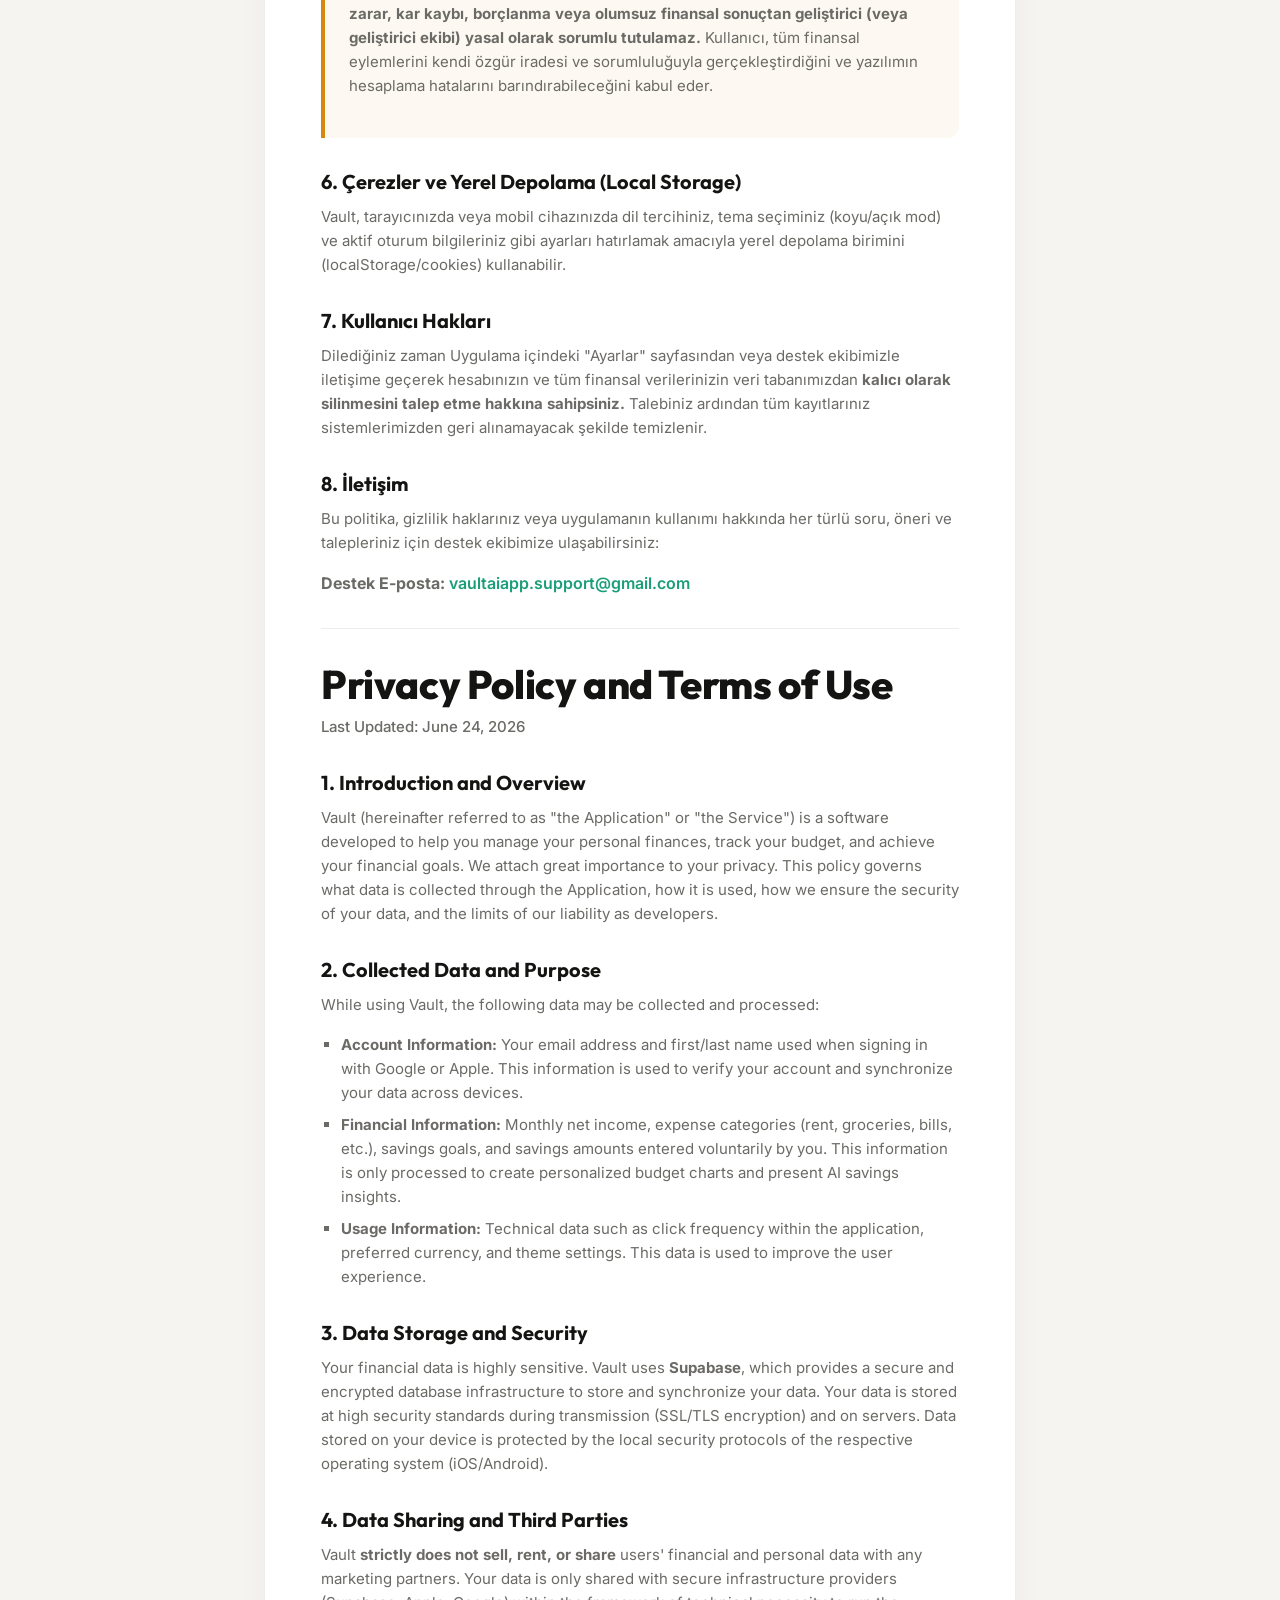
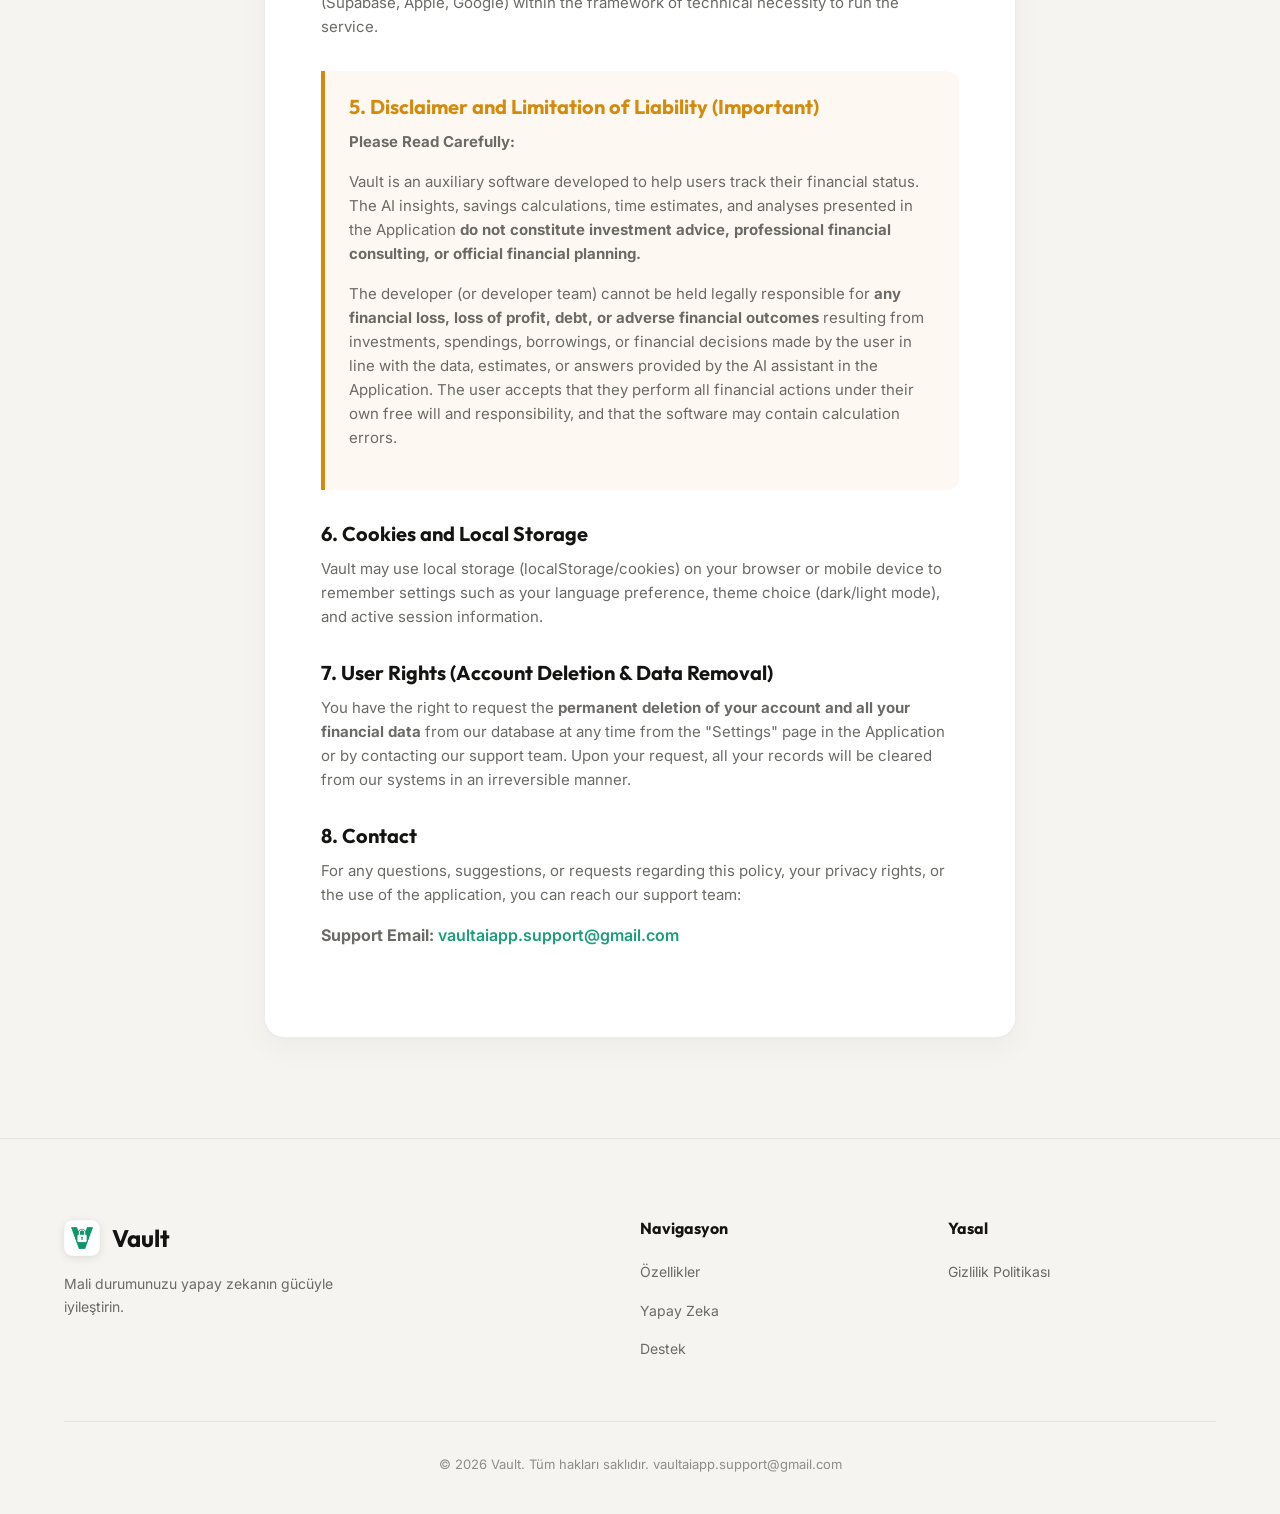
==== commit c5e0d5b0: "Add English translations to privacy policy and terms of use to comply with Apple App Store Guideline" ====
--- a/privacy.html
+++ b/privacy.html
@@ -116,6 +116,84 @@
                         <strong>Destek E-posta:</strong> <a href="mailto:vaultaiapp.support@gmail.com">vaultaiapp.support@gmail.com</a>
                     </p>
                 </div>
+
+                <hr class="divider">
+
+                <!-- English Version -->
+                <div class="policy-block">
+                    <h1>Privacy Policy and Terms of Use</h1>
+                    <p class="last-updated">Last Updated: June 24, 2026</p>
+                </div>
+
+                <div class="policy-block">
+                    <h2>1. Introduction and Overview</h2>
+                    <p>
+                        Vault (hereinafter referred to as "the Application" or "the Service") is a software developed to help you manage your personal finances, track your budget, and achieve your financial goals. We attach great importance to your privacy. This policy governs what data is collected through the Application, how it is used, how we ensure the security of your data, and the limits of our liability as developers.
+                    </p>
+                </div>
+
+                <div class="policy-block">
+                    <h2>2. Collected Data and Purpose</h2>
+                    <p>
+                        While using Vault, the following data may be collected and processed:
+                    </p>
+                    <ul>
+                        <li><strong>Account Information:</strong> Your email address and first/last name used when signing in with Google or Apple. This information is used to verify your account and synchronize your data across devices.</li>
+                        <li><strong>Financial Information:</strong> Monthly net income, expense categories (rent, groceries, bills, etc.), savings goals, and savings amounts entered voluntarily by you. This information is only processed to create personalized budget charts and present AI savings insights.</li>
+                        <li><strong>Usage Information:</strong> Technical data such as click frequency within the application, preferred currency, and theme settings. This data is used to improve the user experience.</li>
+                    </ul>
+                </div>
+
+                <div class="policy-block">
+                    <h2>3. Data Storage and Security</h2>
+                    <p>
+                        Your financial data is highly sensitive. Vault uses <strong>Supabase</strong>, which provides a secure and encrypted database infrastructure to store and synchronize your data. Your data is stored at high security standards during transmission (SSL/TLS encryption) and on servers. Data stored on your device is protected by the local security protocols of the respective operating system (iOS/Android).
+                    </p>
+                </div>
+
+                <div class="policy-block">
+                    <h2>4. Data Sharing and Third Parties</h2>
+                    <p>
+                        Vault <strong>strictly does not sell, rent, or share</strong> users' financial and personal data with any marketing partners. Your data is only shared with secure infrastructure providers (Supabase, Apple, Google) within the framework of technical necessity to run the service.
+                    </p>
+                </div>
+
+                <div class="policy-block warning-block">
+                    <h2>5. Disclaimer and Limitation of Liability (Important)</h2>
+                    <p>
+                        <strong>Please Read Carefully:</strong>
+                    </p>
+                    <p>
+                        Vault is an auxiliary software developed to help users track their financial status. The AI insights, savings calculations, time estimates, and analyses presented in the Application <strong>do not constitute investment advice, professional financial consulting, or official financial planning.</strong>
+                    </p>
+                    <p>
+                        The developer (or developer team) cannot be held legally responsible for <strong>any financial loss, loss of profit, debt, or adverse financial outcomes</strong> resulting from investments, spendings, borrowings, or financial decisions made by the user in line with the data, estimates, or answers provided by the AI assistant in the Application. The user accepts that they perform all financial actions under their own free will and responsibility, and that the software may contain calculation errors.
+                    </p>
+                </div>
+
+                <div class="policy-block">
+                    <h2>6. Cookies and Local Storage</h2>
+                    <p>
+                        Vault may use local storage (localStorage/cookies) on your browser or mobile device to remember settings such as your language preference, theme choice (dark/light mode), and active session information.
+                    </p>
+                </div>
+
+                <div class="policy-block">
+                    <h2>7. User Rights (Account Deletion & Data Removal)</h2>
+                    <p>
+                        You have the right to request the <strong>permanent deletion of your account and all your financial data</strong> from our database at any time from the "Settings" page in the Application or by contacting our support team. Upon your request, all your records will be cleared from our systems in an irreversible manner.
+                    </p>
+                </div>
+
+                <div class="policy-block">
+                    <h2>8. Contact</h2>
+                    <p>
+                        For any questions, suggestions, or requests regarding this policy, your privacy rights, or the use of the application, you can reach our support team:
+                    </p>
+                    <p class="contact-email">
+                        <strong>Support Email:</strong> <a href="mailto:vaultaiapp.support@gmail.com">vaultaiapp.support@gmail.com</a>
+                    </p>
+                </div>
             </div>
         </div>
     </section>
